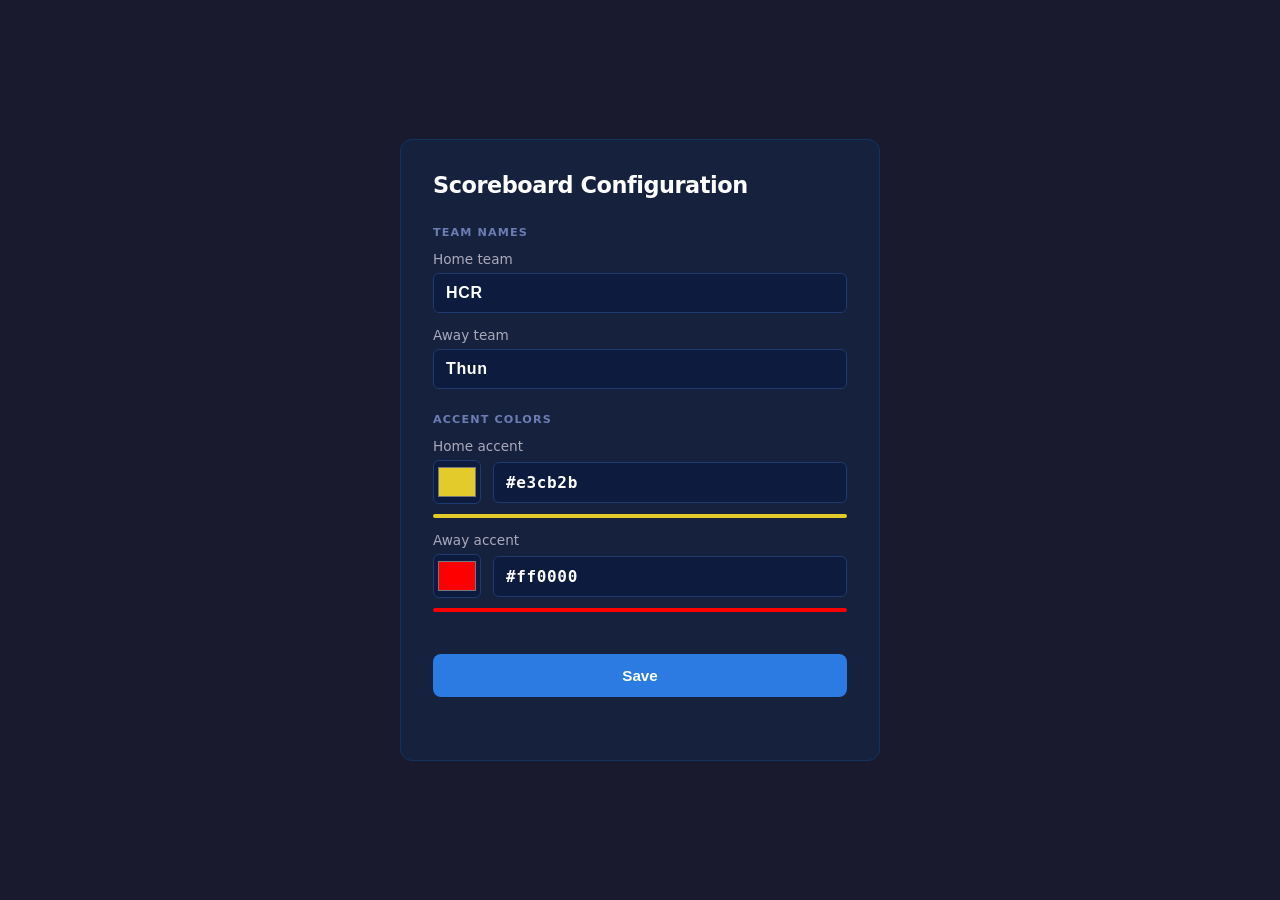
==== config.html @ f34b862d "adding possibility to change team name and accent color" ====
<!DOCTYPE html>
<html lang="en">
<head>
  <meta charset="utf-8">
  <title>Scoreboard Configuration</title>
  <meta name="viewport" content="width=device-width, initial-scale=1.0">
  <style>
    *, *::before, *::after { box-sizing: border-box; margin: 0; padding: 0; }

    body {
      font-family: ui-sans-serif, system-ui, "Segoe UI", Roboto, Helvetica, Arial, sans-serif;
      background: #1a1a2e;
      color: #eee;
      min-height: 100vh;
      display: flex;
      align-items: center;
      justify-content: center;
      padding: 24px;
    }

    .card {
      background: #16213e;
      border: 1px solid #0f3460;
      border-radius: 12px;
      padding: 32px;
      width: 100%;
      max-width: 480px;
    }

    h1 {
      font-size: 1.4rem;
      font-weight: 700;
      margin-bottom: 28px;
      color: #fff;
      letter-spacing: -0.02em;
    }

    .section-label {
      font-size: 0.7rem;
      font-weight: 600;
      text-transform: uppercase;
      letter-spacing: 0.1em;
      color: #6b7db3;
      margin-bottom: 12px;
      margin-top: 24px;
    }
    .section-label:first-of-type { margin-top: 0; }

    .field {
      display: flex;
      flex-direction: column;
      gap: 6px;
      margin-bottom: 14px;
    }

    label {
      font-size: 0.85rem;
      color: #aab;
    }

    input[type="text"] {
      background: #0d1b3e;
      border: 1px solid #1e3a6e;
      border-radius: 6px;
      color: #fff;
      font-size: 1rem;
      font-weight: 600;
      padding: 10px 12px;
      width: 100%;
      outline: none;
      transition: border-color 0.15s;
      letter-spacing: 0.04em;
    }
    input[type="text"]:focus { border-color: #4a7ede; }

    .color-row {
      display: flex;
      align-items: center;
      gap: 12px;
    }

    input[type="color"] {
      width: 48px;
      height: 44px;
      border: 1px solid #1e3a6e;
      border-radius: 6px;
      background: #0d1b3e;
      cursor: pointer;
      padding: 2px;
      flex-shrink: 0;
    }

    .color-hex {
      background: #0d1b3e;
      border: 1px solid #1e3a6e;
      border-radius: 6px;
      color: #fff;
      font-size: 0.9rem;
      font-family: ui-monospace, monospace;
      padding: 10px 12px;
      flex: 1;
      outline: none;
      transition: border-color 0.15s;
    }
    .color-hex:focus { border-color: #4a7ede; }

    .preview {
      height: 4px;
      border-radius: 2px;
      margin-top: 4px;
      transition: background 0.2s;
    }

    button {
      margin-top: 28px;
      width: 100%;
      background: #2b7be3;
      color: #fff;
      font-size: 0.95rem;
      font-weight: 600;
      border: none;
      border-radius: 8px;
      padding: 13px;
      cursor: pointer;
      transition: background 0.15s, transform 0.1s;
    }
    button:hover { background: #1a6ad4; }
    button:active { transform: scale(0.98); }

    .status {
      margin-top: 14px;
      font-size: 0.85rem;
      text-align: center;
      min-height: 1.2em;
      color: #6ee7b7;
    }
    .status.error { color: #fca5a5; }
  </style>
</head>
<body>
<div class="card">
  <h1>Scoreboard Configuration</h1>

  <div class="section-label">Team Names</div>

  <div class="field">
    <label for="home_team_name">Home team</label>
    <input type="text" id="home_team_name" maxlength="20" placeholder="HOM">
  </div>
  <div class="field">
    <label for="guest_team_name">Away team</label>
    <input type="text" id="guest_team_name" maxlength="20" placeholder="GUE">
  </div>

  <div class="section-label">Accent Colors</div>

  <div class="field">
    <label>Home accent</label>
    <div class="color-row">
      <input type="color" id="home_accent_picker">
      <input type="text" class="color-hex" id="home_accent_hex" maxlength="7" placeholder="#2b7be3">
    </div>
    <div class="preview" id="home_preview"></div>
  </div>

  <div class="field">
    <label>Away accent</label>
    <div class="color-row">
      <input type="color" id="away_accent_picker">
      <input type="text" class="color-hex" id="away_accent_hex" maxlength="7" placeholder="#ffd400">
    </div>
    <div class="preview" id="away_preview"></div>
  </div>

  <button id="save_btn">Save</button>
  <div class="status" id="status"></div>
</div>

<script>
  const $ = id => document.getElementById(id);

  function syncPickerFromHex(hexId, pickerId, previewId) {
    const hex = $(hexId).value.trim();
    if (/^#[0-9a-fA-F]{6}$/.test(hex)) {
      $(pickerId).value = hex;
      $(previewId).style.background = hex;
    }
  }

  function syncHexFromPicker(pickerId, hexId, previewId) {
    const val = $(pickerId).value;
    $(hexId).value = val;
    $(previewId).style.background = val;
  }

  $("home_accent_hex").addEventListener("input", () => syncPickerFromHex("home_accent_hex", "home_accent_picker", "home_preview"));
  $("home_accent_picker").addEventListener("input", () => syncHexFromPicker("home_accent_picker", "home_accent_hex", "home_preview"));
  $("away_accent_hex").addEventListener("input", () => syncPickerFromHex("away_accent_hex", "away_accent_picker", "away_preview"));
  $("away_accent_picker").addEventListener("input", () => syncHexFromPicker("away_accent_picker", "away_accent_hex", "away_preview"));

  async function loadConfig() {
    try {
      const cfg = await fetch(`config.json?_=${Date.now()}`).then(r => r.json());
      if (cfg.home_team_name) $("home_team_name").value = cfg.home_team_name;
      if (cfg.guest_team_name) $("guest_team_name").value = cfg.guest_team_name;
      if (cfg.home_accent) {
        $("home_accent_hex").value = cfg.home_accent;
        $("home_accent_picker").value = cfg.home_accent;
        $("home_preview").style.background = cfg.home_accent;
      }
      if (cfg.away_accent) {
        $("away_accent_hex").value = cfg.away_accent;
        $("away_accent_picker").value = cfg.away_accent;
        $("away_preview").style.background = cfg.away_accent;
      }
    } catch (e) {
      showStatus("Could not load current config.", true);
    }
  }

  function showStatus(msg, isError = false) {
    const el = $("status");
    el.textContent = msg;
    el.className = "status" + (isError ? " error" : "");
    if (!isError) setTimeout(() => { el.textContent = ""; }, 3000);
  }

  $("save_btn").addEventListener("click", async () => {
    const homeHex = $("home_accent_hex").value.trim();
    const awayHex = $("away_accent_hex").value.trim();

    if (homeHex && !/^#[0-9a-fA-F]{6}$/.test(homeHex)) {
      return showStatus("Home accent must be a valid hex color (e.g. #2b7be3).", true);
    }
    if (awayHex && !/^#[0-9a-fA-F]{6}$/.test(awayHex)) {
      return showStatus("Away accent must be a valid hex color (e.g. #ffd400).", true);
    }

    const payload = {
      home_team_name: $("home_team_name").value.trim(),
      guest_team_name: $("guest_team_name").value.trim(),
      home_accent: homeHex,
      away_accent: awayHex,
    };

    try {
      const res = await fetch("/config", {
        method: "POST",
        headers: { "Content-Type": "application/json" },
        body: JSON.stringify(payload),
      });
      if (res.ok) {
        showStatus("Saved successfully.");
      } else {
        const err = await res.json();
        showStatus("Error: " + (err.error ?? "unknown"), true);
      }
    } catch (e) {
      showStatus("Could not reach server.", true);
    }
  });

  loadConfig();
</script>
</body>
</html>
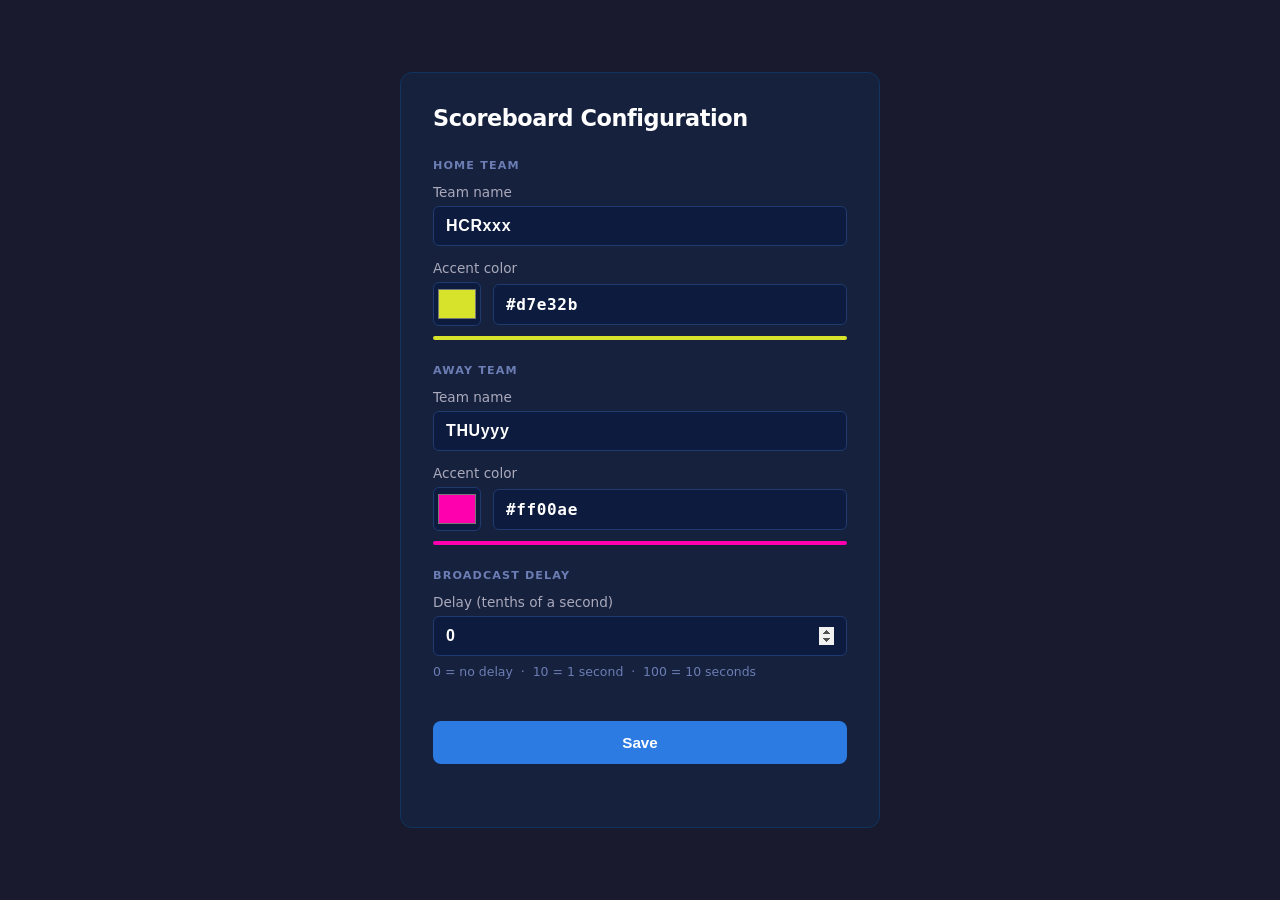
==== commit efca3f51: "increase usability in config.html" ====
--- a/config.html
+++ b/config.html
@@ -79,6 +79,29 @@
       gap: 12px;
     }
 
+    input[type="number"] {
+      background: #0d1b3e;
+      border: 1px solid #1e3a6e;
+      border-radius: 6px;
+      color: #fff;
+      font-size: 1rem;
+      font-weight: 600;
+      padding: 10px 12px;
+      width: 100%;
+      outline: none;
+      transition: border-color 0.15s;
+      -moz-appearance: textfield;
+    }
+    input[type="number"]:focus { border-color: #4a7ede; }
+    input[type="number"]::-webkit-inner-spin-button,
+    input[type="number"]::-webkit-outer-spin-button { opacity: 1; }
+
+    .hint {
+      font-size: 0.78rem;
+      color: #6b7db3;
+      margin-top: 2px;
+    }
+
     input[type="color"] {
       width: 48px;
       height: 44px;
@@ -141,21 +164,14 @@
 <div class="card">
   <h1>Scoreboard Configuration</h1>
 
-  <div class="section-label">Team Names</div>
-
-  <div class="field">
-    <label for="home_team_name">Home team</label>
+  <div class="section-label">Home Team</div>
+
+  <div class="field">
+    <label for="home_team_name">Team name</label>
     <input type="text" id="home_team_name" maxlength="20" placeholder="HOM">
   </div>
   <div class="field">
-    <label for="guest_team_name">Away team</label>
-    <input type="text" id="guest_team_name" maxlength="20" placeholder="GUE">
-  </div>
-
-  <div class="section-label">Accent Colors</div>
-
-  <div class="field">
-    <label>Home accent</label>
+    <label>Accent color</label>
     <div class="color-row">
       <input type="color" id="home_accent_picker">
       <input type="text" class="color-hex" id="home_accent_hex" maxlength="7" placeholder="#2b7be3">
@@ -163,8 +179,14 @@
     <div class="preview" id="home_preview"></div>
   </div>
 
-  <div class="field">
-    <label>Away accent</label>
+  <div class="section-label">Away Team</div>
+
+  <div class="field">
+    <label for="guest_team_name">Team name</label>
+    <input type="text" id="guest_team_name" maxlength="20" placeholder="GUE">
+  </div>
+  <div class="field">
+    <label>Accent color</label>
     <div class="color-row">
       <input type="color" id="away_accent_picker">
       <input type="text" class="color-hex" id="away_accent_hex" maxlength="7" placeholder="#ffd400">
@@ -172,6 +194,14 @@
     <div class="preview" id="away_preview"></div>
   </div>
 
+  <div class="section-label">Broadcast Delay</div>
+
+  <div class="field">
+    <label for="delay_tenths">Delay (tenths of a second)</label>
+    <input type="number" id="delay_tenths" min="0" max="300" step="1" placeholder="0">
+    <div class="hint">0 = no delay &nbsp;·&nbsp; 10 = 1 second &nbsp;·&nbsp; 100 = 10 seconds</div>
+  </div>
+
   <button id="save_btn">Save</button>
   <div class="status" id="status"></div>
 </div>
@@ -203,6 +233,7 @@
       const cfg = await fetch(`config.json?_=${Date.now()}`).then(r => r.json());
       if (cfg.home_team_name) $("home_team_name").value = cfg.home_team_name;
       if (cfg.guest_team_name) $("guest_team_name").value = cfg.guest_team_name;
+      if (cfg.delay_tenths !== undefined) $("delay_tenths").value = cfg.delay_tenths;
       if (cfg.home_accent) {
         $("home_accent_hex").value = cfg.home_accent;
         $("home_accent_picker").value = cfg.home_accent;
@@ -236,11 +267,17 @@
       return showStatus("Away accent must be a valid hex color (e.g. #ffd400).", true);
     }
 
+    const delayVal = parseInt($("delay_tenths").value, 10);
+    if (isNaN(delayVal) || delayVal < 0) {
+      return showStatus("Delay must be a non-negative integer.", true);
+    }
+
     const payload = {
       home_team_name: $("home_team_name").value.trim(),
       guest_team_name: $("guest_team_name").value.trim(),
       home_accent: homeHex,
       away_accent: awayHex,
+      delay_tenths: delayVal,
     };
 
     try {
